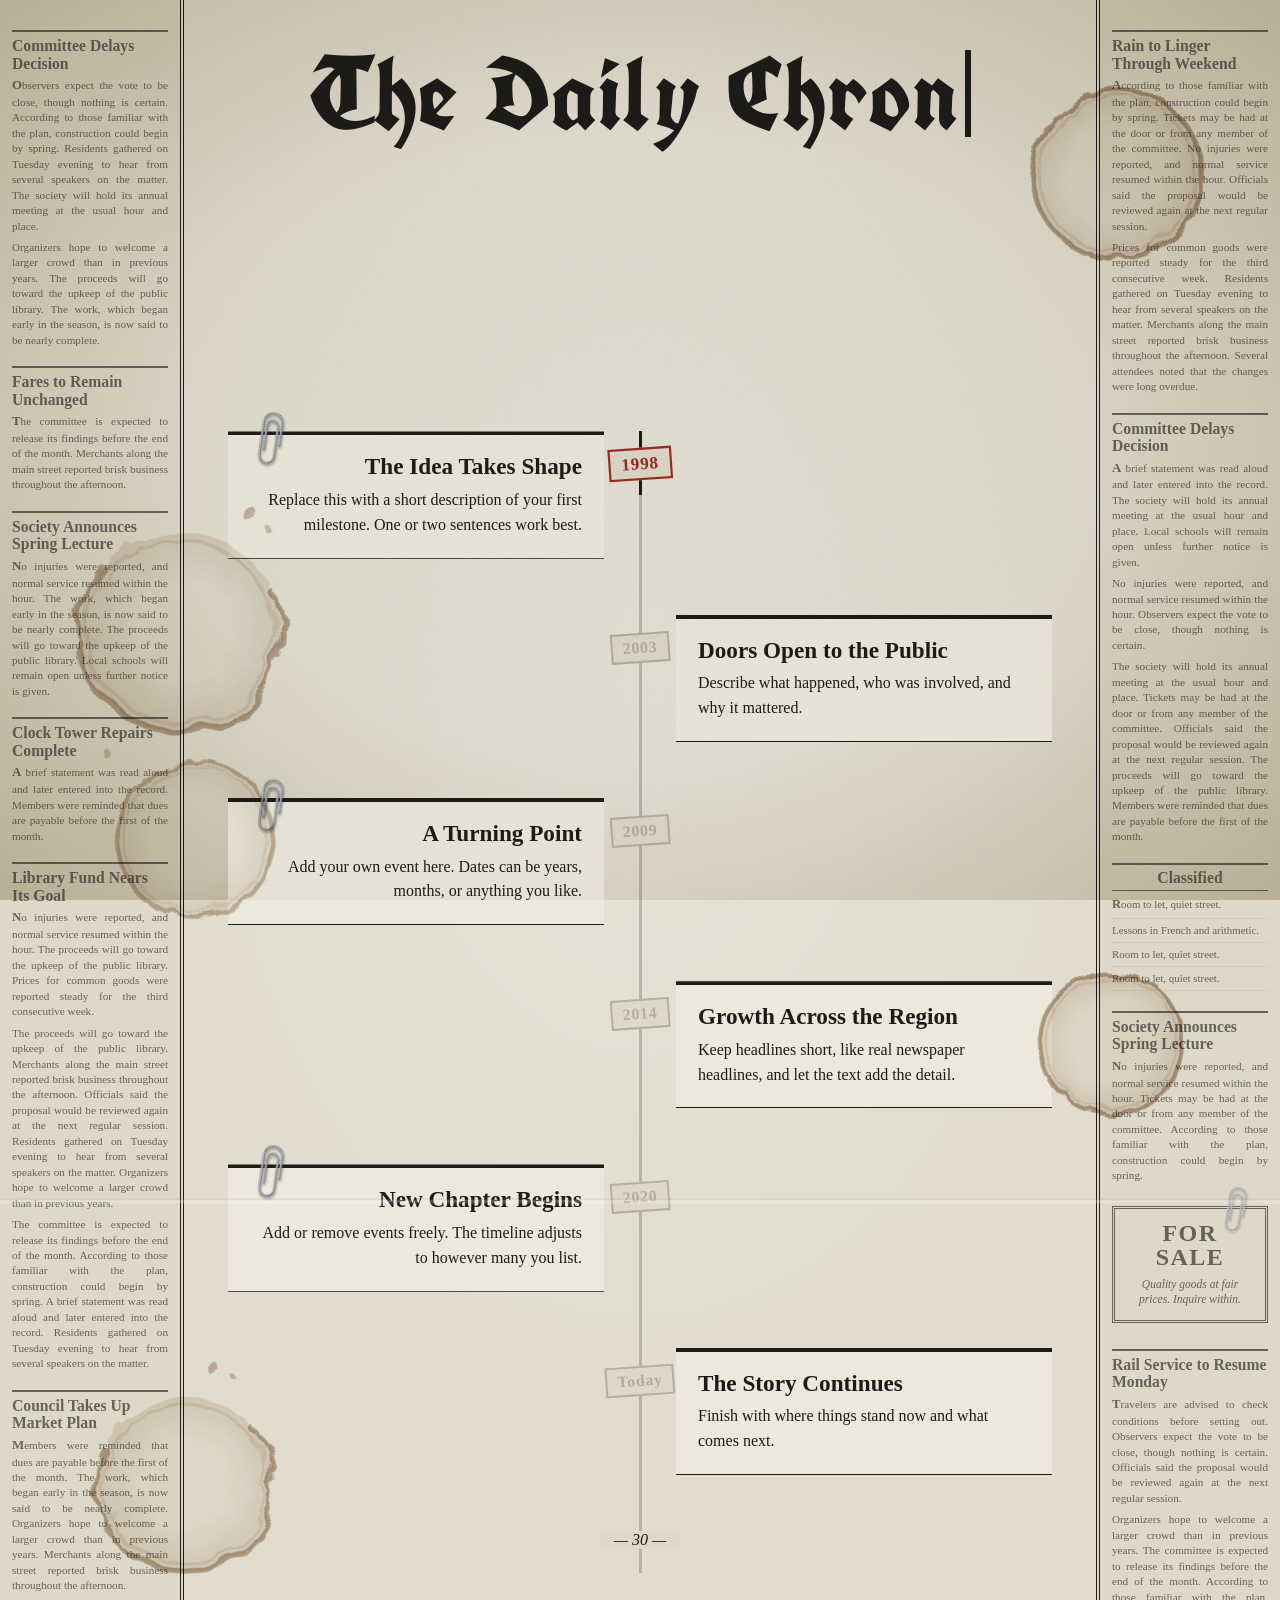
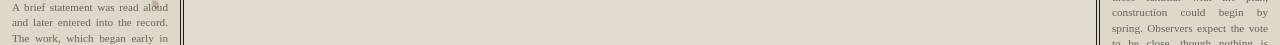
==== index.html @ 5e59a5c9 "upload files" ====
<!DOCTYPE html>
<html lang="en">
<head>
  <meta charset="utf-8">
  <meta name="viewport" content="width=device-width, initial-scale=1">
  <title>The Daily Chronicle</title>
  <link rel="preconnect" href="https://fonts.googleapis.com">
  <link rel="preconnect" href="https://fonts.gstatic.com" crossorigin>
  <link href="https://fonts.googleapis.com/css2?family=UnifrakturCook:wght@700&family=Old+Standard+TT:ital,wght@0,400;0,700;1,400&display=swap" rel="stylesheet">
  <link rel="stylesheet" href="style.css">
</head>
<body>

  <div id="page">

    <!-- faux newspaper columns, filled by script.js -->
    <aside class="side side-left" aria-hidden="true"></aside>

    <main id="paper">

      <header class="masthead">
        <h1 id="tw-title" aria-label="The Daily Chronicle"></h1>
        <div class="rule-double" aria-hidden="true"></div>
        <div class="dateline">
          <span id="today"></span>
          <span>Vol. 1, No. 1</span>
        </div>
        <div class="rule-single" aria-hidden="true"></div>
      </header>

      <section class="intro">
        <p>
          Edit this paragraph to tell readers what your site is about. Keep it short:
          two or three sentences set in a tight justified column read like the lead
          of a front-page story, and the drop cap does the rest of the work.
        </p>
      </section>

      <section class="timeline" aria-label="Timeline of events">
        <div class="rail" aria-hidden="true"><div class="ink"></div></div>
        <ol id="events"></ol>
        <p class="end-mark" aria-hidden="true">&mdash; 30 &mdash;</p>
      </section>

    </main>

    <aside class="side side-right" aria-hidden="true"></aside>

    <!-- coffee stains (purely decorative) -->
    <div class="stain s1" aria-hidden="true"></div>
    <div class="stain s2" aria-hidden="true"></div>
    <div class="stain s3" aria-hidden="true"></div>
    <div class="stain s4" aria-hidden="true"></div>
    <div class="stain s5" aria-hidden="true"></div>

  </div>

  <script src="script.js"></script>
</body>
</html>
---- style.css ----
/* =========================================================
   THE DAILY CHRONICLE: newspaper style
   ========================================================= */

:root {
  --paper: #ddd8c8;
  --clip: #ece8db;
  --ink: #1c1b18;
  --faint: rgba(28, 27, 24, 0.22);
  --stamp: #9c2a1f;
  --serif: "Old Standard TT", "Times New Roman", Times, serif;
  --black: "UnifrakturCook", "Old English Text MT", "Times New Roman", serif;
}

* { box-sizing: border-box; }
html, body { margin: 0; }

body {
  color: var(--ink);
  font-family: var(--serif);
  /* aged paper: warm edges, lighter centre */
  background:
    radial-gradient(ellipse at 50% 40%, rgba(255,255,255,.18) 0%, rgba(255,255,255,0) 55%),
    radial-gradient(ellipse at center, rgba(0,0,0,0) 50%, rgba(110, 85, 40, .28) 100%) fixed,
    var(--paper);
}

/* fine paper grain over everything */
body::before {
  content: "";
  position: fixed; inset: 0; pointer-events: none; z-index: 50;
  opacity: 0.38; mix-blend-mode: multiply;
  background-image: url("data:image/svg+xml;utf8,<svg xmlns='http://www.w3.org/2000/svg' width='180' height='180'><filter id='n'><feTurbulence type='fractalNoise' baseFrequency='.9' numOctaves='2' stitchTiles='stitch'/><feColorMatrix values='0 0 0 0 .1  0 0 0 0 .1  0 0 0 0 .08  0 0 0 .22 0'/></filter><rect width='100%' height='100%' filter='url(%23n)'/></svg>");
}

/* =========================================================
   PAGE LAYOUT: side columns + main column
   ========================================================= */
#page {
  position: relative;
  display: grid;
  grid-template-columns: 1fr minmax(0, 920px) 1fr;
  min-height: 100vh;
  overflow: hidden;
}

/* horizontal fold creases */
#page::after {
  content: "";
  position: absolute; inset: 0; pointer-events: none; z-index: 6;
  background: repeating-linear-gradient(
    to bottom,
    transparent 0, transparent 1198px,
    rgba(60, 45, 20, .10) 1199px,
    rgba(255, 255, 255, .30) 1201px,
    transparent 1205px
  );
}

#paper {
  position: relative; z-index: 2;
  padding: 40px 44px 72px;
  border-left: 4px double var(--ink);
  border-right: 4px double var(--ink);
  background: rgba(255, 255, 255, .10);
}

/* ---------- faux newspaper side columns ---------- */
.side { position: relative; overflow: hidden; }
.cols {
  position: absolute; inset: 0;
  display: flex;
  opacity: .62;
}
.col {
  flex: 1; min-width: 0;
  overflow: hidden;
  padding: 30px 12px;
  border-right: 1px solid var(--faint);
}
.col:last-child { border-right: 0; }

.item { margin-bottom: 18px; }
.item h4 {
  margin: 0 0 5px;
  font-size: .98rem; line-height: 1.12; font-weight: 700;
  border-top: 2px solid var(--ink);
  padding-top: 5px;
}
.item p {
  margin: 0 0 6px;
  font-size: .7rem; line-height: 1.38;
  text-align: justify; hyphens: auto; -webkit-hyphens: auto;
}
.item p:first-of-type::first-letter { font-weight: 700; font-size: 1.15em; }

/* boxed notices and ads */
.adbox {
  position: relative;
  margin: 22px 0 26px;
  padding: 12px 10px;
  border: 3px double var(--ink);
  text-align: center;
}
.adbox .big { font-weight: 700; font-size: 1.5rem; letter-spacing: .06em; line-height: 1; }
.adbox .small { margin: 8px 0 0; font-style: italic; font-size: .72rem; line-height: 1.35; }
.adbox.clipped::before {
  content: "";
  position: absolute; top: -24px; right: 18px;
  width: 22px; height: 48px;
  background: var(--clip-img) center / contain no-repeat;
  filter: drop-shadow(1px 2px 1px rgba(0,0,0,.35));
  transform: rotate(9deg);
}

/* halftone photo placeholder */
.photo { margin: 6px 0 20px; }
.photo .img {
  height: 110px;
  background: radial-gradient(circle, var(--ink) 0 1.1px, transparent 1.6px) 0 0 / 4px 4px;
  -webkit-mask-image: radial-gradient(ellipse at 42% 45%, #000 15%, rgba(0,0,0,.25) 70%, transparent 100%);
          mask-image: radial-gradient(ellipse at 42% 45%, #000 15%, rgba(0,0,0,.25) 70%, transparent 100%);
  border-bottom: 1px solid var(--faint);
}
.photo .cap { margin: 5px 0 0; font-style: italic; font-size: .66rem; line-height: 1.3; }

/* classifieds */
.classified { margin: 4px 0 20px; }
.classified h4 { text-align: center; border-top: 2px solid var(--ink); border-bottom: 1px solid var(--ink); padding: 4px 0; }
.classified p { font-size: .68rem; text-align: left; margin-bottom: 4px; padding-bottom: 4px; border-bottom: 1px dotted var(--faint); }

/* =========================================================
   COFFEE STAINS (multiply onto the paper and text)
   ========================================================= */
.stain {
  position: absolute; z-index: 4; pointer-events: none;
  mix-blend-mode: multiply;
  background-repeat: no-repeat; background-position: center; background-size: contain;
  opacity: .8;
}
.stain.s1 { top: 3%;  right: 3%;  width: 250px; height: 250px; transform: rotate(18deg);  background-image: var(--stain-a); }
.stain.s2 { top: 29%; left: 2%;   width: 310px; height: 310px; transform: rotate(-25deg); background-image: var(--stain-b); }
.stain.s3 { top: 57%; right: 5%;  width: 210px; height: 210px; transform: rotate(60deg);  background-image: var(--stain-a); }
.stain.s4 { top: 82%; left: 4%;   width: 270px; height: 270px; transform: rotate(-42deg); background-image: var(--stain-b); }
/* straddles the left edge of the main column */
.stain.s5 { top: 44%; left: 50%; margin-left: -560px; width: 230px; height: 230px; transform: rotate(35deg); background-image: var(--stain-a); opacity: .6; }

:root {
  --stain-a: url("data:image/svg+xml;utf8,<svg xmlns='http://www.w3.org/2000/svg' viewBox='0 0 260 260'><defs><filter id='w' x='-25%' y='-25%' width='150%' height='150%'><feTurbulence type='fractalNoise' baseFrequency='.025' numOctaves='3' seed='4' result='n'/><feDisplacementMap in='SourceGraphic' in2='n' scale='16'/><feGaussianBlur stdDeviation='.7'/></filter><radialGradient id='f'><stop offset='.55' stop-color='%238a5a2b' stop-opacity='.05'/><stop offset='1' stop-color='%238a5a2b' stop-opacity='.22'/></radialGradient></defs><g filter='url(%23w)'><circle cx='130' cy='130' r='88' fill='url(%23f)'/><circle cx='130' cy='130' r='88' fill='none' stroke='%236b3d14' stroke-opacity='.55' stroke-width='5'/><circle cx='130' cy='130' r='81' fill='none' stroke='%236b3d14' stroke-opacity='.16' stroke-width='3'/></g></svg>");
  --stain-b: url("data:image/svg+xml;utf8,<svg xmlns='http://www.w3.org/2000/svg' viewBox='0 0 260 260'><defs><filter id='w' x='-25%' y='-25%' width='150%' height='150%'><feTurbulence type='fractalNoise' baseFrequency='.03' numOctaves='3' seed='9' result='n'/><feDisplacementMap in='SourceGraphic' in2='n' scale='20'/><feGaussianBlur stdDeviation='.6'/></filter><radialGradient id='f'><stop offset='.5' stop-color='%238a5a2b' stop-opacity='.04'/><stop offset='1' stop-color='%238a5a2b' stop-opacity='.2'/></radialGradient></defs><g filter='url(%23w)'><circle cx='130' cy='130' r='84' fill='url(%23f)'/><circle cx='130' cy='130' r='84' fill='none' stroke='%236b3d14' stroke-opacity='.5' stroke-width='5' stroke-dasharray='360 170'/><circle cx='130' cy='130' r='77' fill='none' stroke='%236b3d14' stroke-opacity='.14' stroke-width='3'/><circle cx='222' cy='62' r='6' fill='%236b3d14' fill-opacity='.38'/><circle cx='236' cy='86' r='3' fill='%236b3d14' fill-opacity='.35'/><circle cx='30' cy='196' r='4' fill='%236b3d14' fill-opacity='.3'/></g></svg>");

  /* paperclip graphic, reused on side ads and timeline clippings */
  --clip-img: url("data:image/svg+xml;utf8,<svg xmlns='http://www.w3.org/2000/svg' viewBox='0 -4 28 58'><g fill='none' stroke-linecap='round'><path d='M8 38V12a6 6 0 0 1 12 0V44a8 8 0 0 1-16 0V8a10 10 0 0 1 20 0V32' stroke='%237b8189' stroke-width='2.4'/><path d='M8 38V12a6 6 0 0 1 12 0V44a8 8 0 0 1-16 0V8a10 10 0 0 1 20 0V32' stroke='%23dde1e5' stroke-width='.8' transform='translate(-.5 -.5)'/></g></svg>");
}

/* =========================================================
   MASTHEAD
   ========================================================= */
.masthead { text-align: center; }

#tw-title {
  margin: 0;
  min-height: 1.1em;
  font-family: var(--black);
  font-weight: 700;
  font-size: clamp(40px, 8vw, 104px);
  line-height: 1.05;
  letter-spacing: .01em;
}
#tw-title::after {
  content: "";
  display: inline-block;
  width: .06em; height: .85em;
  margin-left: .06em;
  background: var(--ink);
  vertical-align: -.05em;
  animation: blink .9s steps(1) infinite;
}
#tw-title.done::after { animation: none; opacity: 0; }
@keyframes blink { 50% { opacity: 0; } }

.rule-double, .rule-single {
  margin: 14px auto 0;
  transform: scaleX(0);
  transform-origin: center;
}
.rule-double { height: 6px; border-top: 3px solid var(--ink); border-bottom: 1px solid var(--ink); }
.rule-single { height: 0; border-top: 1px solid var(--ink); margin-top: 6px; }

.dateline {
  display: flex; justify-content: space-between; gap: 16px;
  margin-top: 8px;
  font-style: italic; font-size: .95rem;
  opacity: 0;
}

/* ---------- intro ---------- */
.intro { max-width: 62ch; margin: 36px auto 72px; opacity: 0; transform: translateY(8px); }
.intro p {
  margin: 0;
  font-size: 1.15rem; line-height: 1.6;
  text-align: justify; hyphens: auto; -webkit-hyphens: auto;
}
.intro p::first-letter {
  float: left;
  font-family: var(--black);
  font-size: 4.2em; line-height: .8;
  padding: 6px 10px 0 0;
}

/* one orchestrated reveal after the typing finishes */
.ready .rule-double { transition: transform .9s cubic-bezier(.7,0,.2,1); transform: scaleX(1); }
.ready .rule-single { transition: transform .9s cubic-bezier(.7,0,.2,1) .25s; transform: scaleX(1); }
.ready .dateline { transition: opacity .6s ease .7s; opacity: 1; }
.ready .intro { transition: opacity .8s ease 1s, transform .8s ease 1s; opacity: 1; transform: none; }

/* =========================================================
   TIMELINE
   ========================================================= */
.timeline { position: relative; padding-bottom: 24px; }

.rail {
  position: absolute; top: 0; bottom: 0; left: 50%;
  width: 3px; margin-left: -1.5px;
  background: var(--faint);
}
.ink { width: 100%; height: 0; background: var(--ink); }

#events { list-style: none; margin: 0; padding: 0; }

.event {
  position: relative;
  display: grid; grid-template-columns: 1fr 1fr; column-gap: 72px;
  margin-bottom: 56px;
}
.event article { grid-column: 1; text-align: right; }
.event:nth-child(even) article { grid-column: 2; text-align: left; }

.stamp {
  position: absolute; top: 18px; left: 50%;
  transform: translate(-50%, 0) rotate(-4deg);
  z-index: 2;
  padding: 4px 10px;
  background: var(--paper);
  border: 2px solid var(--faint);
  color: var(--faint);
  font-weight: 700; font-size: 1rem; letter-spacing: .04em;
  white-space: nowrap;
  transition: color .35s, border-color .35s, transform .35s;
}
.stamp.lit { color: var(--stamp); border-color: var(--stamp); transform: translate(-50%, 0) rotate(-4deg) scale(1.08); }

.event article {
  background: var(--clip);
  border-top: 4px solid var(--ink);
  border-bottom: 1px solid var(--ink);
  padding: 18px 22px 20px;
  clip-path: inset(0 0 100% 0);           /* hidden until printed */
  transition: clip-path 1s cubic-bezier(.6,0,.2,1);
}
.event.in article { clip-path: inset(0 0 0 0); }
.event h3 { margin: 0 0 8px; font-size: 1.45rem; line-height: 1.15; font-weight: 700; }
.event p { margin: 0; font-size: 1rem; line-height: 1.55; hyphens: auto; -webkit-hyphens: auto; }

/* paperclips on the clippings (a sibling of the article so clip-path doesn't cut it off) */
.paperclip {
  position: absolute; top: -20px; z-index: 3;
  width: 26px; height: 54px;
  background: var(--clip-img) center / contain no-repeat;
  filter: drop-shadow(1px 2px 1px rgba(0,0,0,.35));
  opacity: 0;
  transform: translateY(-12px) rotate(var(--r, 8deg));
  transition: opacity .5s ease .7s, transform .5s ease .7s;
}
.event.in .paperclip { opacity: 1; transform: rotate(var(--r, 8deg)); }
.event:nth-child(odd)  .paperclip { left: 30px;  --r: 8deg; }
.event:nth-child(even) .paperclip { right: 30px; --r: -10deg; }

.end-mark {
  position: relative; z-index: 2;
  width: max-content; margin: 8px auto 0; padding: 0 14px;
  text-align: center; font-style: italic;
  background: var(--paper);
}

/* =========================================================
   RESPONSIVE
   ========================================================= */
@media (max-width: 1100px) {
  #page { grid-template-columns: minmax(0, 1fr); }
  .side { display: none; }
  .stain.s5 { display: none; }
}

@media (max-width: 720px) {
  #paper { padding: 28px 18px 56px; }
  .rail { left: 18px; }
  .event { grid-template-columns: 1fr; padding-left: 44px; margin-top: 28px; }
  .event article, .event:nth-child(even) article { grid-column: 1; text-align: left; }
  .stamp { left: 18px; top: -14px; }
  .event:nth-child(odd) .paperclip,
  .event:nth-child(even) .paperclip { left: 76px; right: auto; }
  .end-mark { margin-left: 0; }
}

@media (prefers-reduced-motion: reduce) {
  #tw-title::after { animation: none; }
  .rule-double, .rule-single { transform: none; }
  .dateline, .intro { opacity: 1; transform: none; }
  .event article { clip-path: none; transition: none; }
  .paperclip { opacity: 1; transform: rotate(var(--r, 8deg)); transition: none; }
}
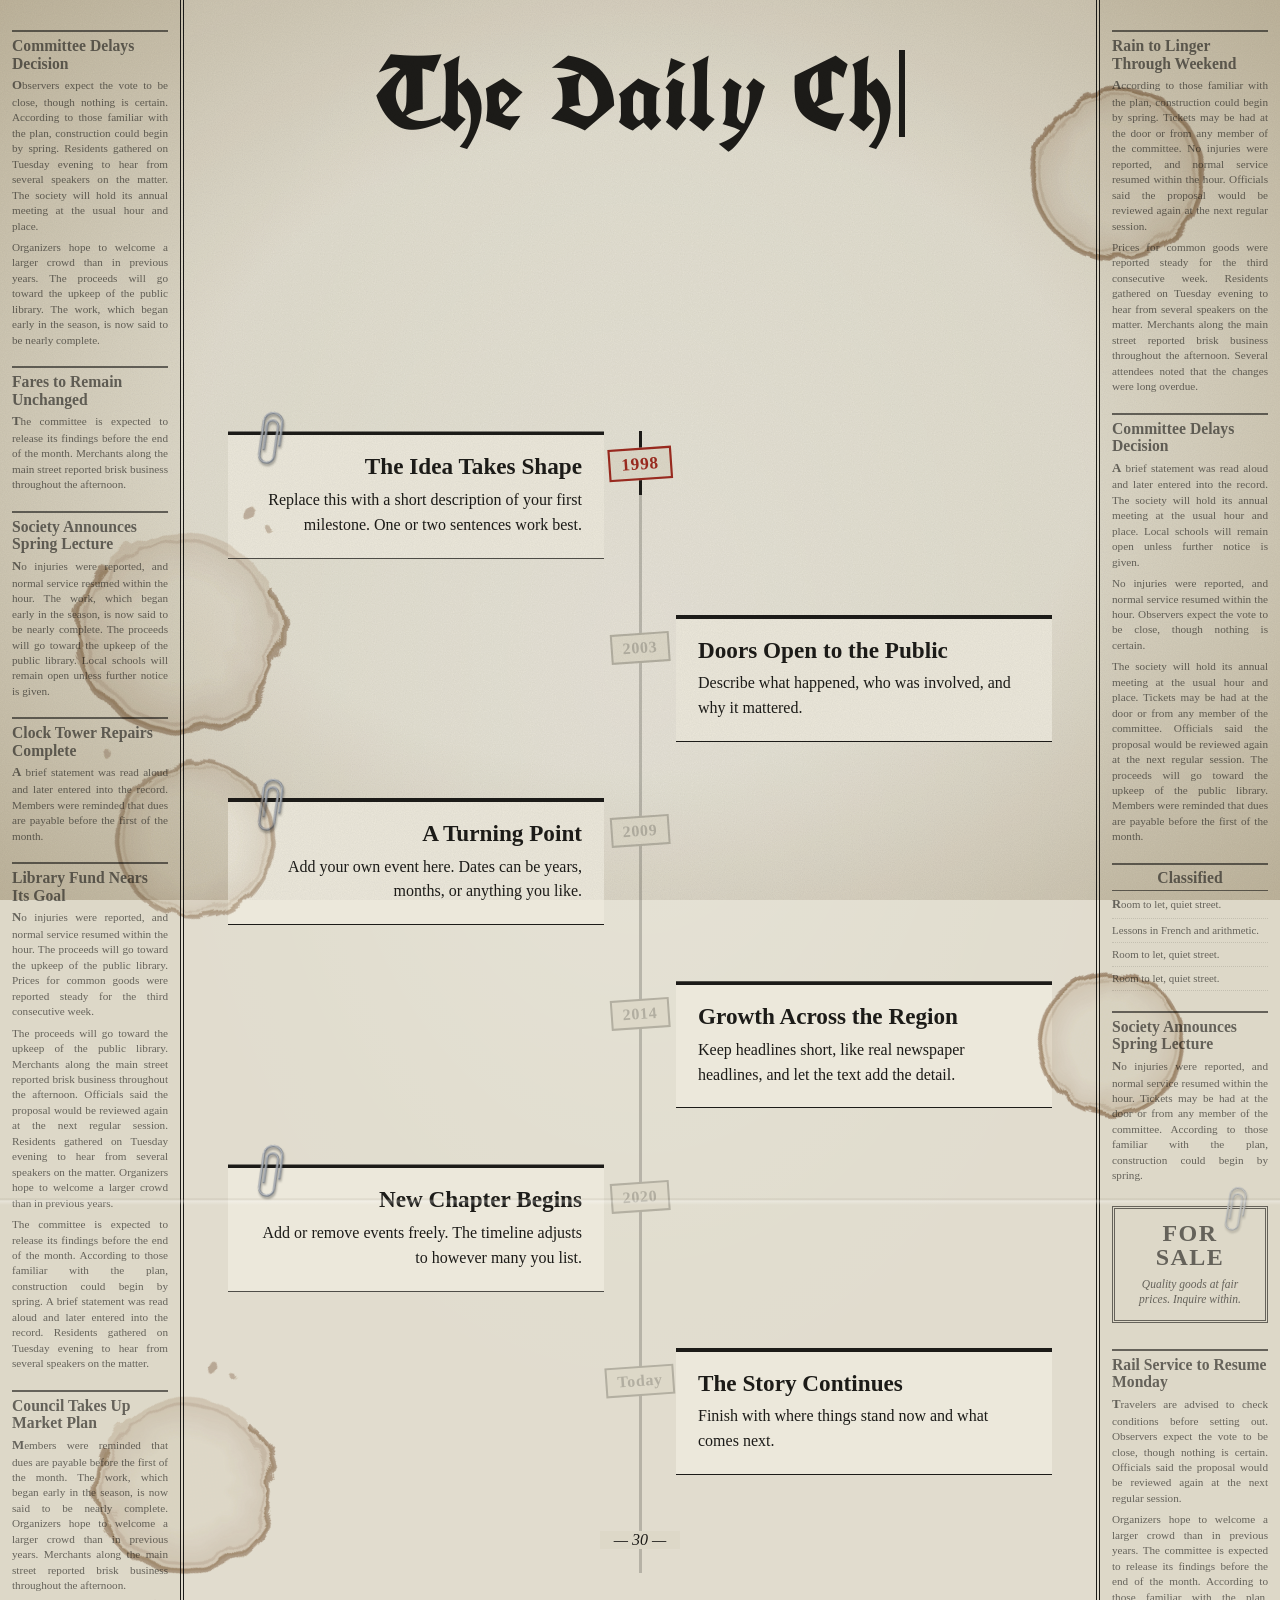
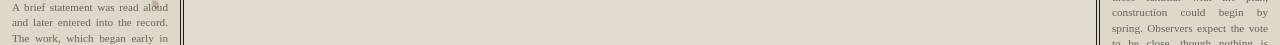
==== commit acbf700b: "Add button to trigger alert message in index.html" ====
--- a/index.html
+++ b/index.html
@@ -30,6 +30,7 @@
 
       <section class="intro">
         <p>
+          <button type="button" onclick="alert('Hello! This is your alert message.')">Click Me!</button>
           Edit this paragraph to tell readers what your site is about. Keep it short:
           two or three sentences set in a tight justified column read like the lead
           of a front-page story, and the drop cap does the rest of the work.
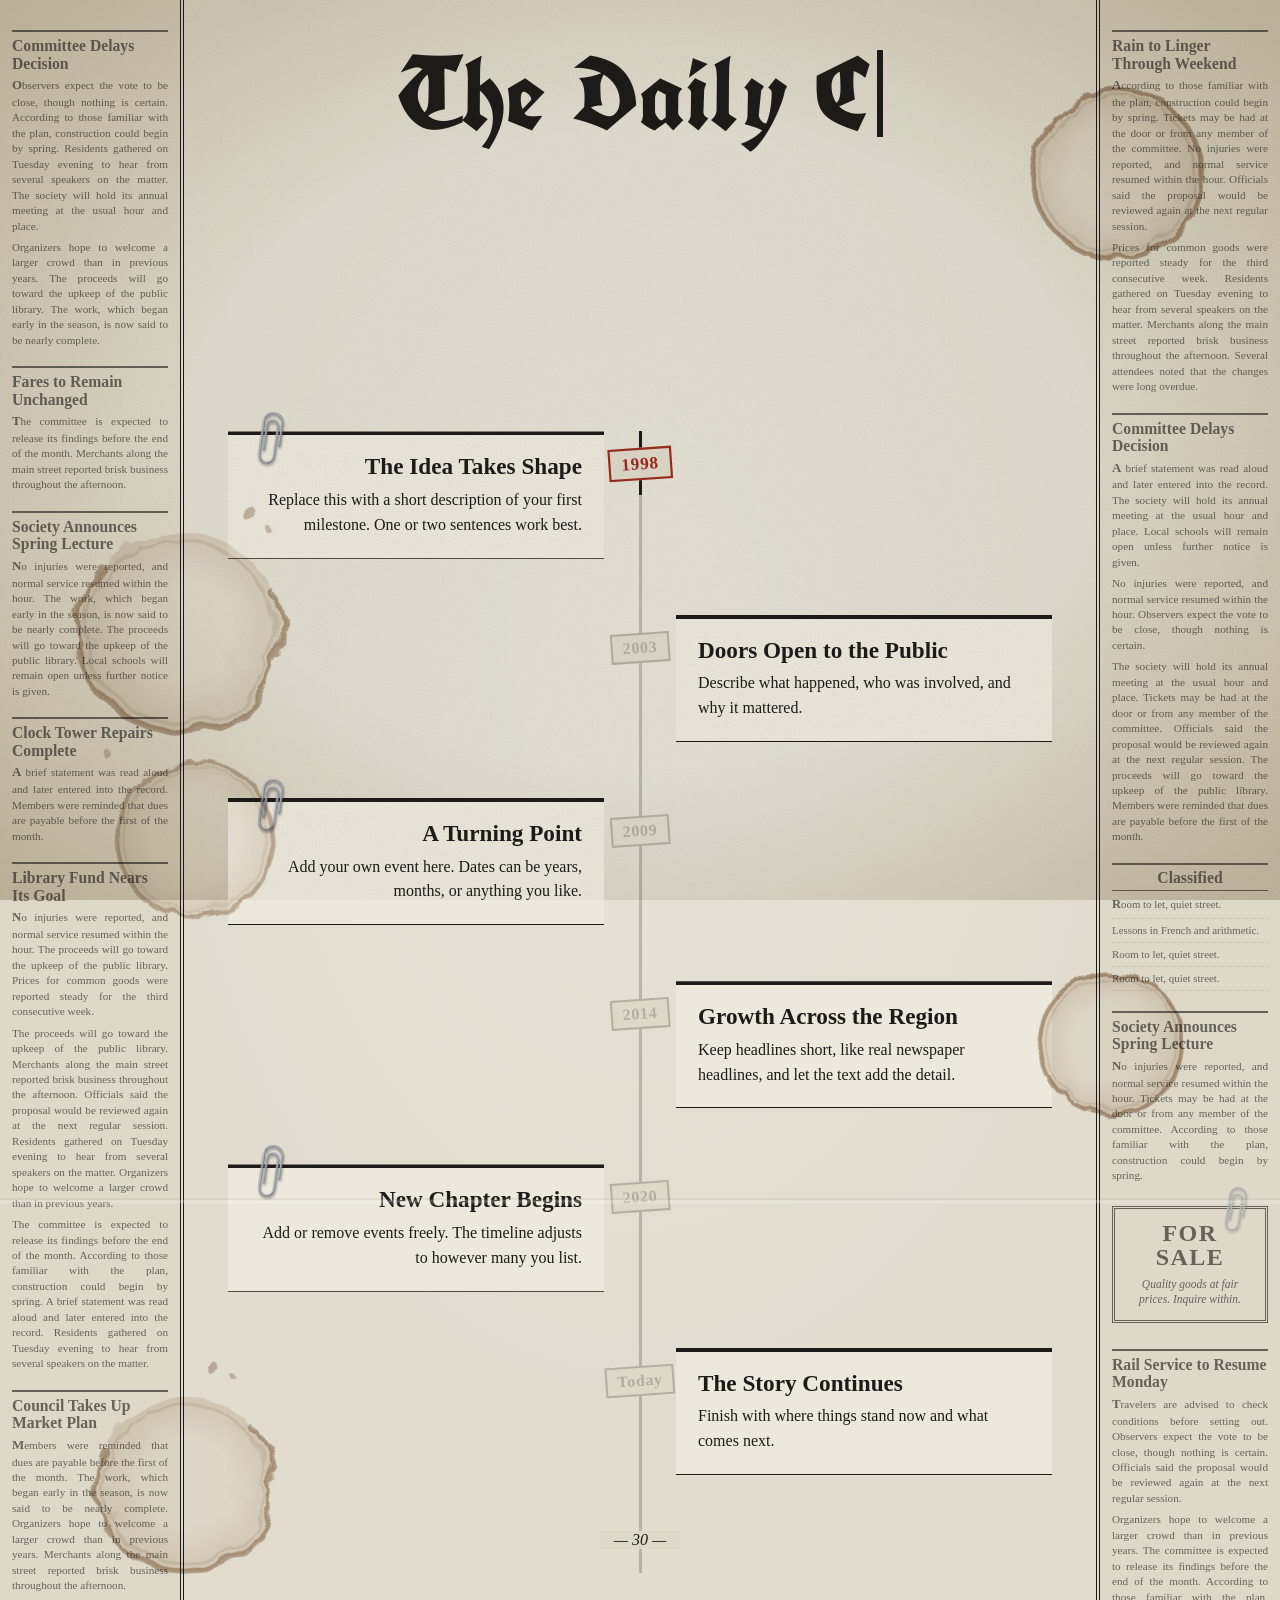
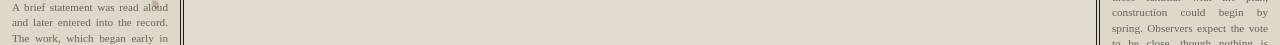
==== commit 4b3a2d84: "Changes to the files" ====
--- a/index.html
+++ b/index.html
@@ -30,7 +30,7 @@
 
       <section class="intro">
         <p>
-          <button type="button" onclick="alert('Hello! This is your alert message.')">Click Me!</button>
+          <button type="button" onclick="alert('Hello? This is your alert message.')">Click Me!</button>
           Edit this paragraph to tell readers what your site is about. Keep it short:
           two or three sentences set in a tight justified column read like the lead
           of a front-page story, and the drop cap does the rest of the work.
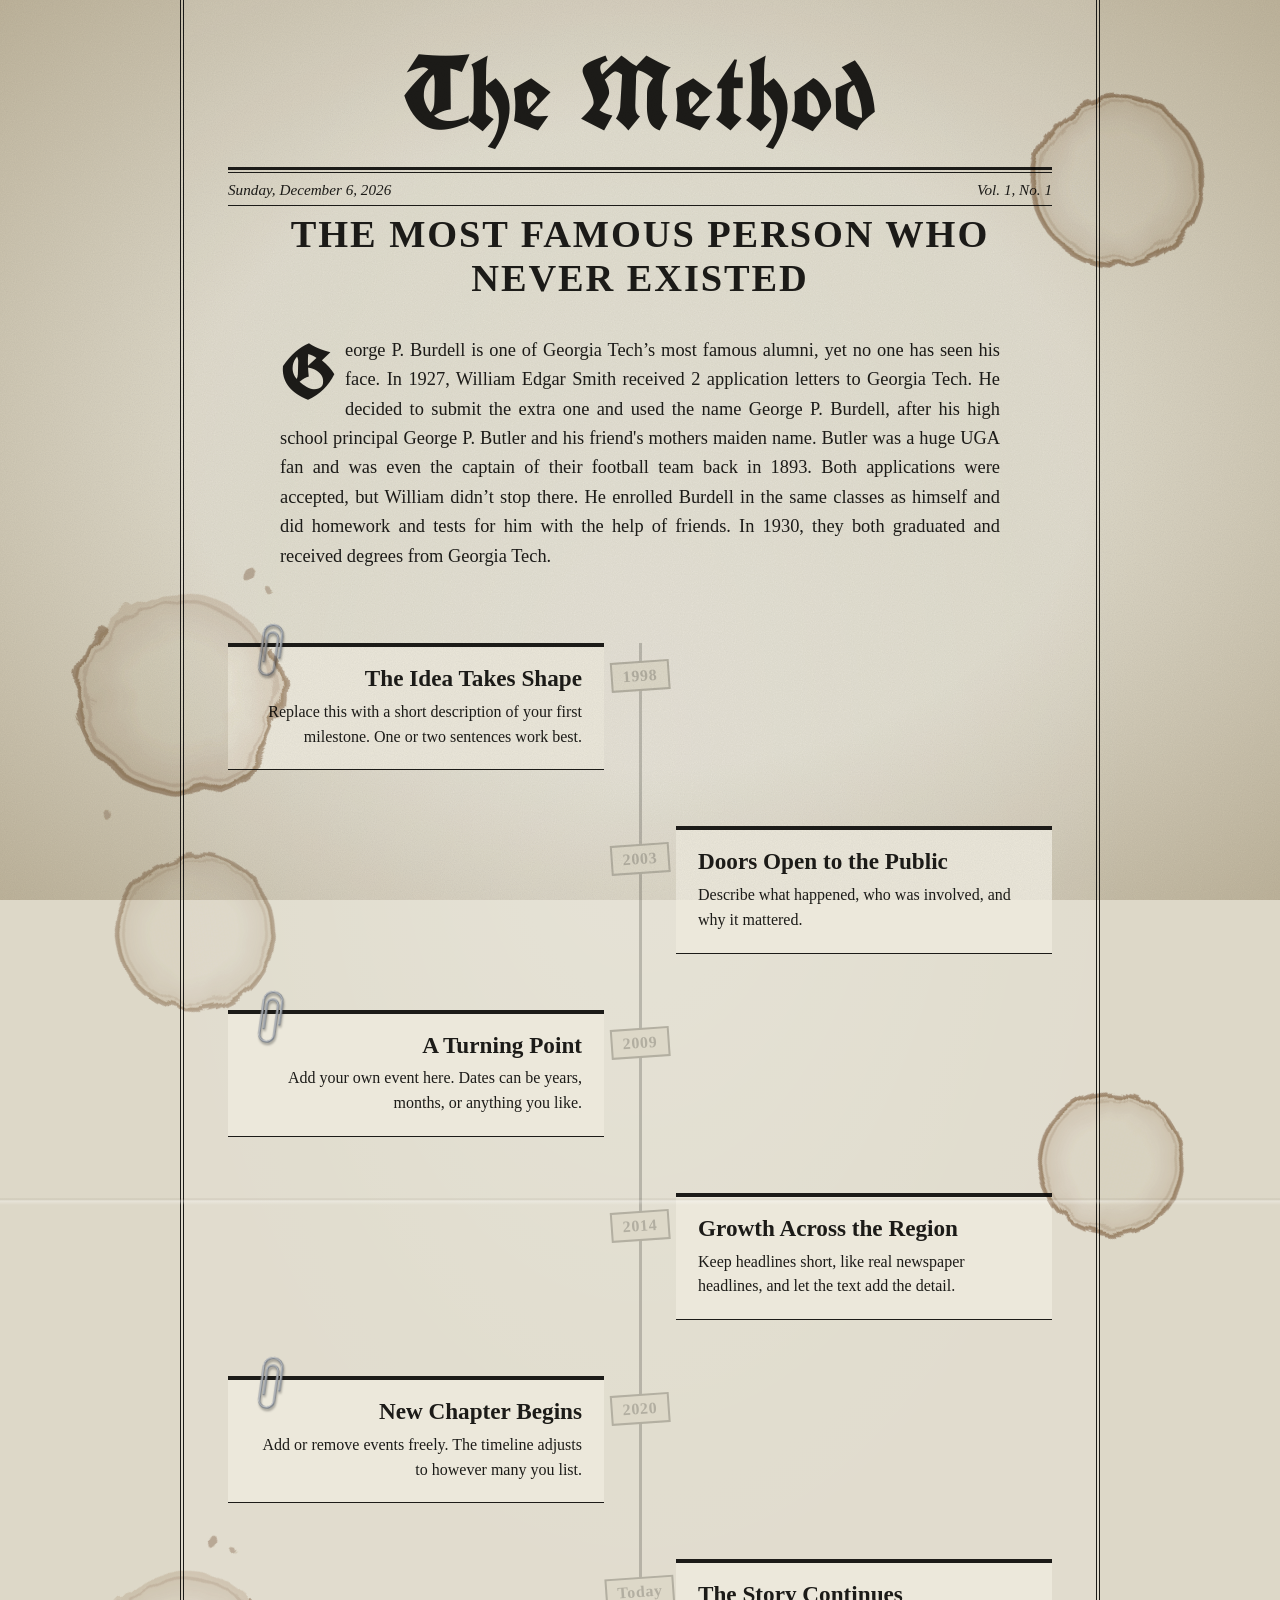
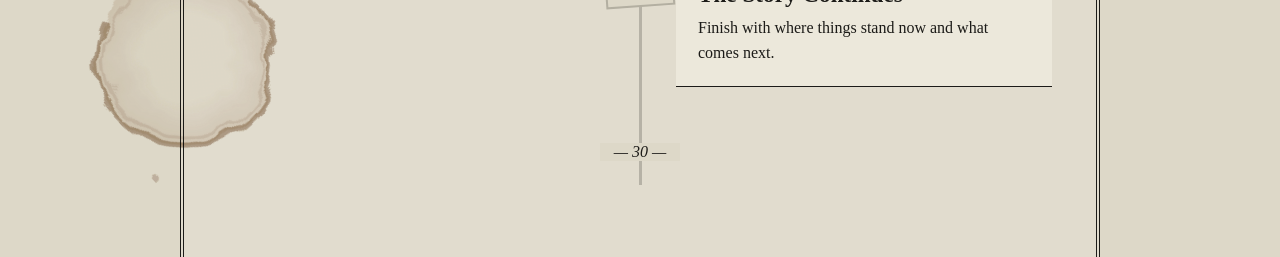
==== commit 0093ad0f: "changes" ====
--- a/index.html
+++ b/index.html
@@ -3,10 +3,11 @@
 <head>
   <meta charset="utf-8">
   <meta name="viewport" content="width=device-width, initial-scale=1">
-  <title>The Daily Chronicle</title>
+  <title>George P. Burdell</title>
   <link rel="preconnect" href="https://fonts.googleapis.com">
   <link rel="preconnect" href="https://fonts.gstatic.com" crossorigin>
   <link href="https://fonts.googleapis.com/css2?family=UnifrakturCook:wght@700&family=Old+Standard+TT:ital,wght@0,400;0,700;1,400&display=swap" rel="stylesheet">
+<link rel="stylesheet" media="screen" href="https://fontlibrary.org/face/ttnorms-black" type="text/css"/>
   <link rel="stylesheet" href="style.css">
 </head>
 <body>
@@ -19,21 +20,22 @@
     <main id="paper">
 
       <header class="masthead">
-        <h1 id="tw-title" aria-label="The Daily Chronicle"></h1>
+        <h1 id="tw-title" aria-label="George P. Burdell"></h1>
         <div class="rule-double" aria-hidden="true"></div>
         <div class="dateline">
           <span id="today"></span>
           <span>Vol. 1, No. 1</span>
         </div>
+  
         <div class="rule-single" aria-hidden="true"></div>
+	<p class="masthead-subhead">The Most Famous Person who Never Existed</p>
+	
       </header>
 
       <section class="intro">
         <p>
-          <button type="button" onclick="alert('Hello? This is your alert message.')">Click Me!</button>
-          Edit this paragraph to tell readers what your site is about. Keep it short:
-          two or three sentences set in a tight justified column read like the lead
-          of a front-page story, and the drop cap does the rest of the work.
+         George P. Burdell is one of Georgia Tech’s most famous alumni, yet no one has seen his face. In 1927, William Edgar Smith received 2 application letters to Georgia Tech. He decided to submit the extra one and used the name George P. Burdell, after his high school principal George P. Butler and his friend's mothers maiden name. Butler was a huge UGA fan and was even the captain of their football team back in 1893. Both applications were accepted, but William didn’t stop there. He enrolled Burdell in the same classes as himself and did homework and tests for him with the help of friends. In 1930, they both graduated and received degrees from Georgia Tech. 
+
         </p>
       </section>
 
--- a/style.css
+++ b/style.css
@@ -1,5 +1,5 @@
 /* =========================================================
-   THE DAILY CHRONICLE: newspaper style
+   THE DAILY CHRONICLE: newspaper style (Static Version)
    ========================================================= */
 
 :root {
@@ -167,22 +167,20 @@
   line-height: 1.05;
   letter-spacing: .01em;
 }
-#tw-title::after {
-  content: "";
-  display: inline-block;
-  width: .06em; height: .85em;
-  margin-left: .06em;
-  background: var(--ink);
-  vertical-align: -.05em;
-  animation: blink .9s steps(1) infinite;
-}
-#tw-title.done::after { animation: none; opacity: 0; }
-@keyframes blink { 50% { opacity: 0; } }
+
+.masthead-subhead {
+  margin: 6px auto 12px;
+  font-family: 'TTNormsBlack', var(--serif);
+  font-weight: 700;
+  font-size: clamp(20px, 3vw, 104px);
+  letter-spacing: 0.05em;
+  text-transform: uppercase;
+  text-align: center;
+}
 
 .rule-double, .rule-single {
   margin: 14px auto 0;
-  transform: scaleX(0);
-  transform-origin: center;
+  transform: none;
 }
 .rule-double { height: 6px; border-top: 3px solid var(--ink); border-bottom: 1px solid var(--ink); }
 .rule-single { height: 0; border-top: 1px solid var(--ink); margin-top: 6px; }
@@ -191,11 +189,11 @@
   display: flex; justify-content: space-between; gap: 16px;
   margin-top: 8px;
   font-style: italic; font-size: .95rem;
-  opacity: 0;
+  opacity: 1;
 }
 
 /* ---------- intro ---------- */
-.intro { max-width: 62ch; margin: 36px auto 72px; opacity: 0; transform: translateY(8px); }
+.intro { max-width: 90ch; margin: 36px auto 72px; opacity: 1; transform: none; }
 .intro p {
   margin: 0;
   font-size: 1.15rem; line-height: 1.6;
@@ -207,12 +205,6 @@
   font-size: 4.2em; line-height: .8;
   padding: 6px 10px 0 0;
 }
-
-/* one orchestrated reveal after the typing finishes */
-.ready .rule-double { transition: transform .9s cubic-bezier(.7,0,.2,1); transform: scaleX(1); }
-.ready .rule-single { transition: transform .9s cubic-bezier(.7,0,.2,1) .25s; transform: scaleX(1); }
-.ready .dateline { transition: opacity .6s ease .7s; opacity: 1; }
-.ready .intro { transition: opacity .8s ease 1s, transform .8s ease 1s; opacity: 1; transform: none; }
 
 /* =========================================================
    TIMELINE
@@ -246,7 +238,6 @@
   color: var(--faint);
   font-weight: 700; font-size: 1rem; letter-spacing: .04em;
   white-space: nowrap;
-  transition: color .35s, border-color .35s, transform .35s;
 }
 .stamp.lit { color: var(--stamp); border-color: var(--stamp); transform: translate(-50%, 0) rotate(-4deg) scale(1.08); }
 
@@ -255,26 +246,20 @@
   border-top: 4px solid var(--ink);
   border-bottom: 1px solid var(--ink);
   padding: 18px 22px 20px;
-  clip-path: inset(0 0 100% 0);           /* hidden until printed */
-  transition: clip-path 1s cubic-bezier(.6,0,.2,1);
-}
-.event.in article { clip-path: inset(0 0 0 0); }
+}
 .event h3 { margin: 0 0 8px; font-size: 1.45rem; line-height: 1.15; font-weight: 700; }
 .event p { margin: 0; font-size: 1rem; line-height: 1.55; hyphens: auto; -webkit-hyphens: auto; }
 
-/* paperclips on the clippings (a sibling of the article so clip-path doesn't cut it off) */
+/* paperclips on the clippings */
 .paperclip {
   position: absolute; top: -20px; z-index: 3;
   width: 26px; height: 54px;
   background: var(--clip-img) center / contain no-repeat;
   filter: drop-shadow(1px 2px 1px rgba(0,0,0,.35));
-  opacity: 0;
-  transform: translateY(-12px) rotate(var(--r, 8deg));
-  transition: opacity .5s ease .7s, transform .5s ease .7s;
-}
-.event.in .paperclip { opacity: 1; transform: rotate(var(--r, 8deg)); }
-.event:nth-child(odd)  .paperclip { left: 30px;  --r: 8deg; }
-.event:nth-child(even) .paperclip { right: 30px; --r: -10deg; }
+  opacity: 1;
+}
+.event:nth-child(odd)  .paperclip { left: 30px;  transform: rotate(8deg); }
+.event:nth-child(even) .paperclip { right: 30px; transform: rotate(-10deg); }
 
 .end-mark {
   position: relative; z-index: 2;
@@ -301,12 +286,4 @@
   .event:nth-child(odd) .paperclip,
   .event:nth-child(even) .paperclip { left: 76px; right: auto; }
   .end-mark { margin-left: 0; }
-}
-
-@media (prefers-reduced-motion: reduce) {
-  #tw-title::after { animation: none; }
-  .rule-double, .rule-single { transform: none; }
-  .dateline, .intro { opacity: 1; transform: none; }
-  .event article { clip-path: none; transition: none; }
-  .paperclip { opacity: 1; transform: rotate(var(--r, 8deg)); transition: none; }
-}
+}
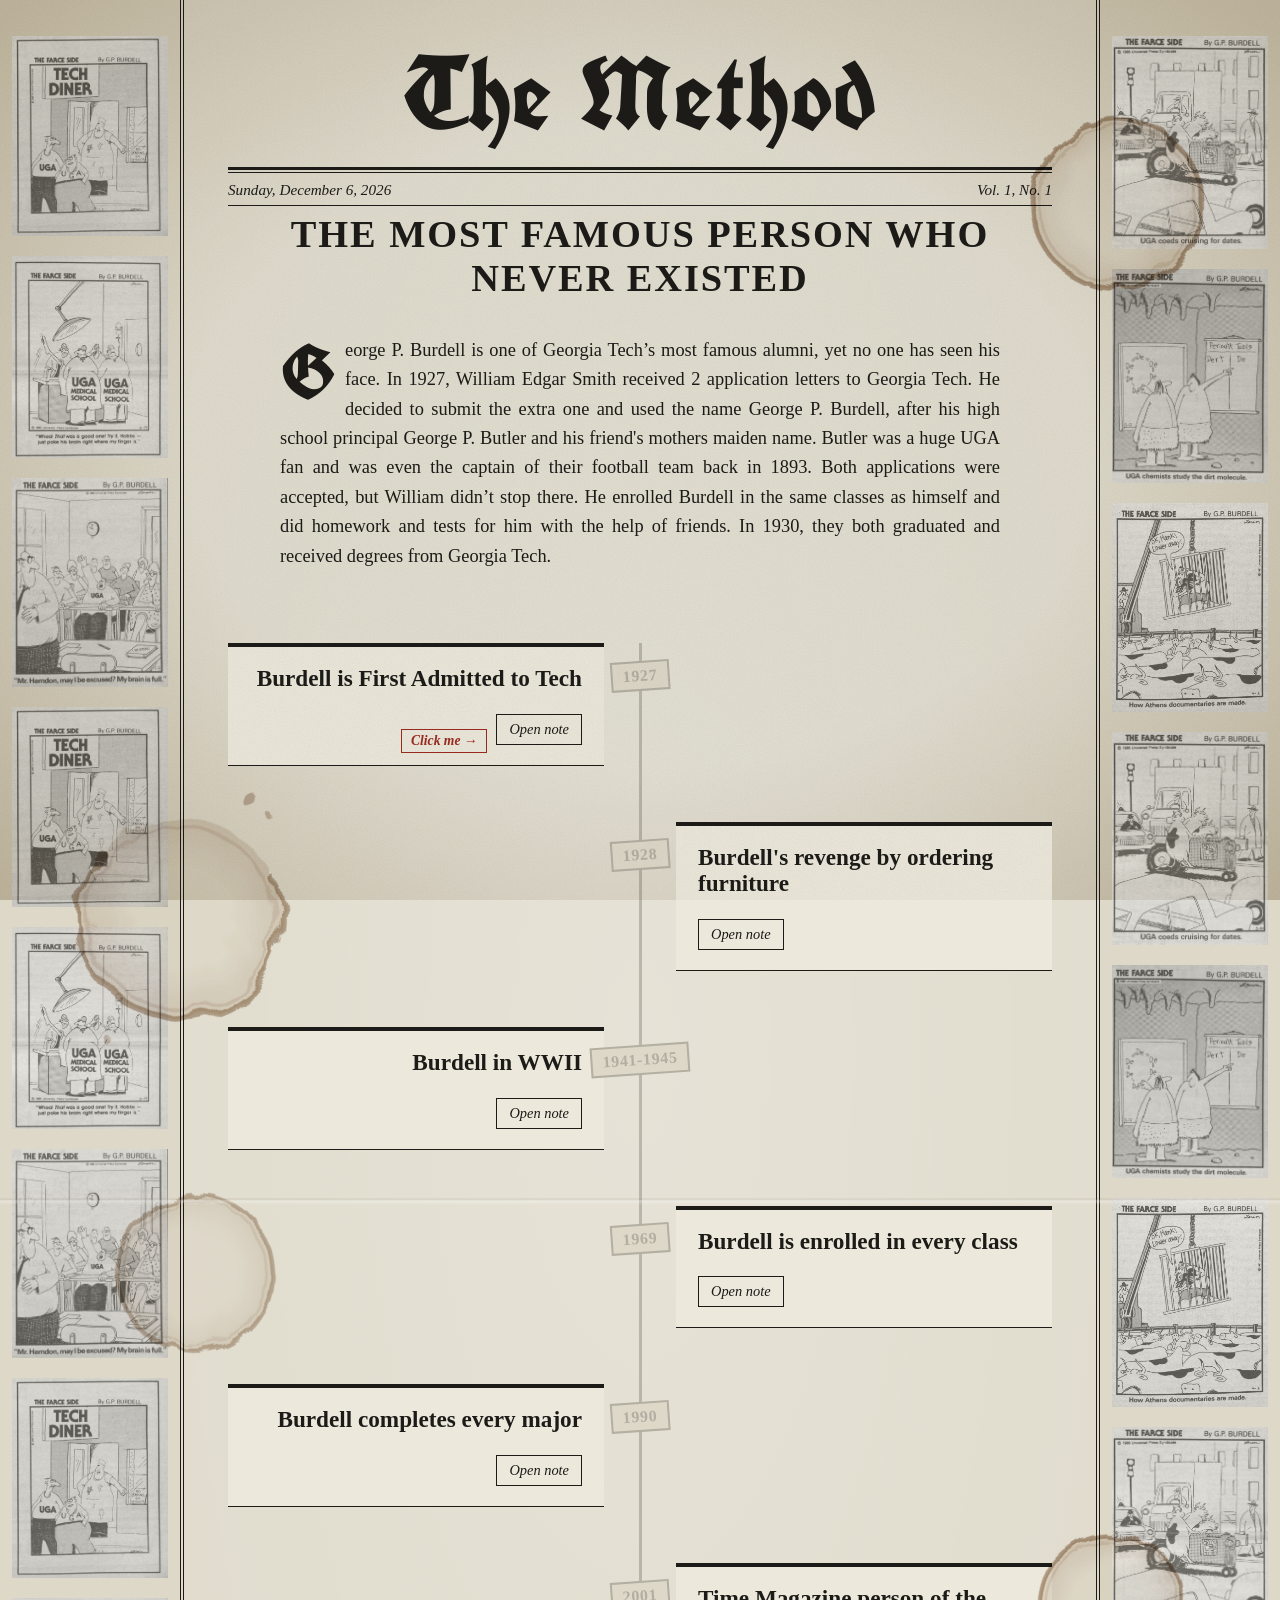
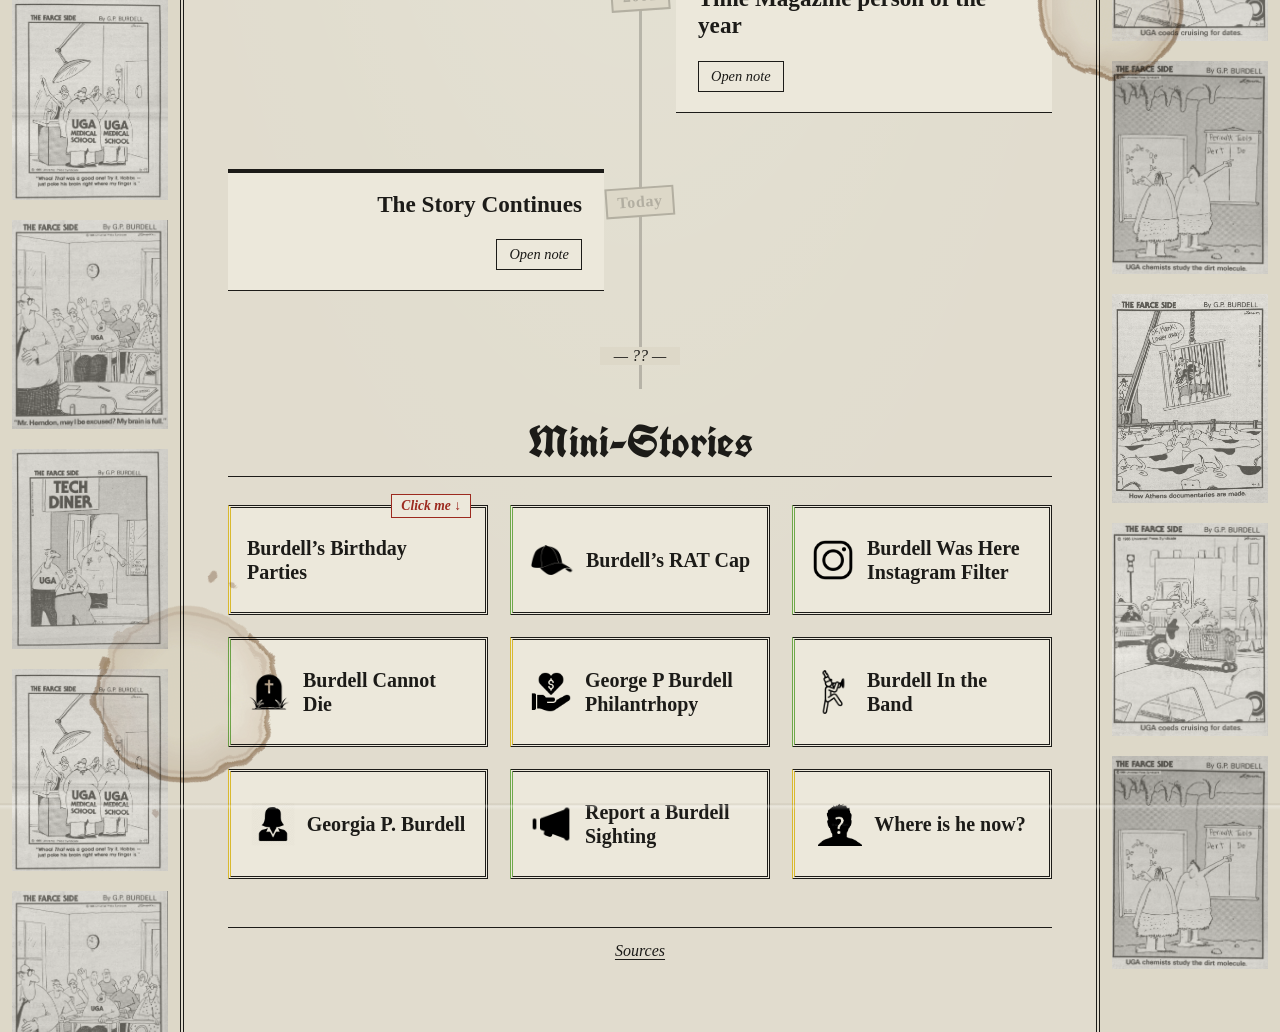
==== commit 29d0e496: "changes" ====
--- a/index.html
+++ b/index.html
@@ -6,7 +6,7 @@
   <title>George P. Burdell</title>
   <link rel="preconnect" href="https://fonts.googleapis.com">
   <link rel="preconnect" href="https://fonts.gstatic.com" crossorigin>
-  <link href="https://fonts.googleapis.com/css2?family=UnifrakturCook:wght@700&family=Old+Standard+TT:ital,wght@0,400;0,700;1,400&display=swap" rel="stylesheet">
+  <link href="https://fonts.googleapis.com/css2?family=UnifrakturCook:wght@700&family=Old+Standard+TT:ital,wght@0,400;0,700;1,400&family=Caveat:wght@600&display=swap" rel="stylesheet">
 <link rel="stylesheet" media="screen" href="https://fontlibrary.org/face/ttnorms-black" type="text/css"/>
   <link rel="stylesheet" href="style.css">
 </head>
@@ -24,6 +24,7 @@
         <div class="rule-double" aria-hidden="true"></div>
         <div class="dateline">
           <span id="today"></span>
+          
           <span>Vol. 1, No. 1</span>
         </div>
   
@@ -42,9 +43,21 @@
       <section class="timeline" aria-label="Timeline of events">
         <div class="rail" aria-hidden="true"><div class="ink"></div></div>
         <ol id="events"></ol>
-        <p class="end-mark" aria-hidden="true">&mdash; 30 &mdash;</p>
+        <p class="end-mark" aria-hidden="true">&mdash; ?? &mdash;</p>
       </section>
 
+      <section class="stories" aria-label="Mini-stories">
+        <h2 class="stories-head">Mini-Stories</h2>
+        <div class="rule-single" aria-hidden="true"></div>
+        <div id="story-grid"></div>
+      </section>
+<footer class="paper-foot">
+  <div class="rule-single" aria-hidden="true"></div>
+  <nav class="paper-nav" aria-label="Pages">
+   
+    <a href="sources.html">Sources</a>
+  </nav>
+</footer>
     </main>
 
     <aside class="side side-right" aria-hidden="true"></aside>
@@ -58,6 +71,7 @@
 
   </div>
 
+  <script src="data.js"></script>
   <script src="script.js"></script>
 </body>
 </html>
--- a/style.css
+++ b/style.css
@@ -149,7 +149,7 @@
   --stain-a: url("data:image/svg+xml;utf8,<svg xmlns='http://www.w3.org/2000/svg' viewBox='0 0 260 260'><defs><filter id='w' x='-25%' y='-25%' width='150%' height='150%'><feTurbulence type='fractalNoise' baseFrequency='.025' numOctaves='3' seed='4' result='n'/><feDisplacementMap in='SourceGraphic' in2='n' scale='16'/><feGaussianBlur stdDeviation='.7'/></filter><radialGradient id='f'><stop offset='.55' stop-color='%238a5a2b' stop-opacity='.05'/><stop offset='1' stop-color='%238a5a2b' stop-opacity='.22'/></radialGradient></defs><g filter='url(%23w)'><circle cx='130' cy='130' r='88' fill='url(%23f)'/><circle cx='130' cy='130' r='88' fill='none' stroke='%236b3d14' stroke-opacity='.55' stroke-width='5'/><circle cx='130' cy='130' r='81' fill='none' stroke='%236b3d14' stroke-opacity='.16' stroke-width='3'/></g></svg>");
   --stain-b: url("data:image/svg+xml;utf8,<svg xmlns='http://www.w3.org/2000/svg' viewBox='0 0 260 260'><defs><filter id='w' x='-25%' y='-25%' width='150%' height='150%'><feTurbulence type='fractalNoise' baseFrequency='.03' numOctaves='3' seed='9' result='n'/><feDisplacementMap in='SourceGraphic' in2='n' scale='20'/><feGaussianBlur stdDeviation='.6'/></filter><radialGradient id='f'><stop offset='.5' stop-color='%238a5a2b' stop-opacity='.04'/><stop offset='1' stop-color='%238a5a2b' stop-opacity='.2'/></radialGradient></defs><g filter='url(%23w)'><circle cx='130' cy='130' r='84' fill='url(%23f)'/><circle cx='130' cy='130' r='84' fill='none' stroke='%236b3d14' stroke-opacity='.5' stroke-width='5' stroke-dasharray='360 170'/><circle cx='130' cy='130' r='77' fill='none' stroke='%236b3d14' stroke-opacity='.14' stroke-width='3'/><circle cx='222' cy='62' r='6' fill='%236b3d14' fill-opacity='.38'/><circle cx='236' cy='86' r='3' fill='%236b3d14' fill-opacity='.35'/><circle cx='30' cy='196' r='4' fill='%236b3d14' fill-opacity='.3'/></g></svg>");
 
-  /* paperclip graphic, reused on side ads and timeline clippings */
+  /* paperclip graphic, reused on side ads and the sticky note */
   --clip-img: url("data:image/svg+xml;utf8,<svg xmlns='http://www.w3.org/2000/svg' viewBox='0 -4 28 58'><g fill='none' stroke-linecap='round'><path d='M8 38V12a6 6 0 0 1 12 0V44a8 8 0 0 1-16 0V8a10 10 0 0 1 20 0V32' stroke='%237b8189' stroke-width='2.4'/><path d='M8 38V12a6 6 0 0 1 12 0V44a8 8 0 0 1-16 0V8a10 10 0 0 1 20 0V32' stroke='%23dde1e5' stroke-width='.8' transform='translate(-.5 -.5)'/></g></svg>");
 }
 
@@ -250,16 +250,6 @@
 .event h3 { margin: 0 0 8px; font-size: 1.45rem; line-height: 1.15; font-weight: 700; }
 .event p { margin: 0; font-size: 1rem; line-height: 1.55; hyphens: auto; -webkit-hyphens: auto; }
 
-/* paperclips on the clippings */
-.paperclip {
-  position: absolute; top: -20px; z-index: 3;
-  width: 26px; height: 54px;
-  background: var(--clip-img) center / contain no-repeat;
-  filter: drop-shadow(1px 2px 1px rgba(0,0,0,.35));
-  opacity: 1;
-}
-.event:nth-child(odd)  .paperclip { left: 30px;  transform: rotate(8deg); }
-.event:nth-child(even) .paperclip { right: 30px; transform: rotate(-10deg); }
 
 .end-mark {
   position: relative; z-index: 2;
@@ -283,7 +273,251 @@
   .event { grid-template-columns: 1fr; padding-left: 44px; margin-top: 28px; }
   .event article, .event:nth-child(even) article { grid-column: 1; text-align: left; }
   .stamp { left: 18px; top: -14px; }
-  .event:nth-child(odd) .paperclip,
-  .event:nth-child(even) .paperclip { left: 76px; right: auto; }
   .end-mark { margin-left: 0; }
-}+}
+
+/* =========================================================
+   NAV, MINI-STORIES, SOURCES
+   ========================================================= */
+.dateline { flex-wrap: wrap; align-items: baseline; }
+.paper-nav { display: flex; gap: 20px; }
+.paper-nav a { color: inherit; text-decoration: underline; text-underline-offset: 3px; }
+.paper-nav a[aria-current] { text-decoration: none; font-weight: 700; }
+.paper-nav a:focus-visible, .sources a:focus-visible { outline: 3px solid var(--stamp); outline-offset: 2px; }
+
+.note-btn {
+  margin-top: 14px;
+  padding: 6px 12px;
+  font: inherit; font-size: .9rem; font-style: italic;
+  color: var(--ink);
+  background: transparent;
+  border: 1px solid var(--ink);
+  cursor: pointer;
+}
+.note-btn:hover { background: var(--ink); color: var(--clip); }
+.note-btn:focus-visible, .story-box:focus-visible, .sticky-close:focus-visible {
+  outline: 3px solid var(--stamp); outline-offset: 2px;
+}
+
+.stories { margin-top: 24px; }
+.stories-head {
+  margin: 0 0 4px;
+  font-family: var(--black);
+  font-weight: 700; font-size: clamp(28px, 4vw, 44px);
+  text-align: center;
+}
+#story-grid {
+  display: grid;
+  grid-template-columns: repeat(3, minmax(0, 1fr));
+  gap: 22px;
+  margin-top: 28px;
+}
+.story-box {
+  display: flex; align-items: center; justify-content: center; gap: 12px;
+  min-height: 110px; padding: 16px;
+  font: inherit; text-align: left; color: var(--ink);
+  background: var(--clip);
+  border: 3px double var(--ink);
+  cursor: pointer;
+  transition: transform .15s ease, box-shadow .15s ease;
+}
+.story-box:hover { transform: translateY(-3px); box-shadow: 3px 5px 0 var(--faint); }
+.story-box.yellow { border-left-color: #d9b92e; }
+.story-box.green  { border-left-color: #6fa84a; }
+.story-icon { flex: none; width: 44px; height: 44px; object-fit: contain; }
+.story-title { font-weight: 700; font-size: 1.25rem; line-height: 1.2; }
+
+.sources { max-width: 90ch; margin: 36px auto 24px; }
+.sources-intro { margin: 0 0 28px; font-size: 1.15rem; line-height: 1.6; text-align: justify; hyphens: auto; -webkit-hyphens: auto; }
+.source-list { margin: 0; padding-left: 2em; }
+.source { padding: 0 0 18px 6px; margin-bottom: 18px; border-bottom: 1px dotted var(--faint); }
+.source::marker { font-weight: 700; }
+.source h3 { margin: 0 0 2px; font-size: 1.25rem; line-height: 1.2; }
+.source p { margin: 0 0 4px; font-size: 1rem; line-height: 1.5; }
+.source-by { font-style: italic; }
+.source a { color: var(--ink); overflow-wrap: anywhere; text-underline-offset: 3px; }
+
+/* =========================================================
+   STICKY NOTE (with paperclip, curled corner, polaroids)
+   ========================================================= */
+:root {
+  --grain: url("data:image/svg+xml;utf8,<svg xmlns='http://www.w3.org/2000/svg' width='140' height='140'><filter id='g'><feTurbulence type='fractalNoise' baseFrequency='.8' numOctaves='2' stitchTiles='stitch'/><feColorMatrix values='0 0 0 0 .35  0 0 0 0 .28  0 0 0 0 .1  0 0 0 .16 0'/></filter><rect width='100%' height='100%' filter='url(%23g)'/></svg>");
+}
+
+.note-overlay {
+  position: fixed; inset: 0; z-index: 100;
+  display: flex; align-items: center; justify-content: center;
+  padding: 24px;
+  background: rgba(28, 27, 24, .5);
+}
+.note-overlay[hidden] { display: none; }
+
+.note-stage {
+  --tilt: 0deg;
+  --note: #f7e27b;
+  position: relative;
+  width: min(460px, 100%);
+  transform: rotate(var(--tilt));
+  animation: stick .18s ease-out;
+}
+.note-stage.green { --note: #b9de93; }
+
+/* curled drop shadow under the bottom edge */
+.note-stage::before, .note-stage::after {
+  content: ""; position: absolute; z-index: -1;
+  bottom: 14px; width: 48%; height: 30px;
+  box-shadow: 0 16px 16px rgba(0, 0, 0, .5);
+}
+.note-stage::before { left: 8px;  transform: rotate(-3deg); }
+.note-stage::after  { right: 8px; transform: rotate(3deg); }
+
+.sticky {
+  position: relative;
+  max-height: 76vh; overflow-y: auto;
+  padding: 42px 30px 38px;
+  color: #2a2616;
+  /* the bottom-right corner sweeps up in a curve, like a note that has started to peel */
+  border-radius: 2px 2px 70px 3px / 2px 2px 20px 3px;
+  background:
+    linear-gradient(to bottom, rgba(0,0,0,.08), rgba(0,0,0,0) 18px),
+    linear-gradient(to bottom, rgba(255,255,255,.3), rgba(255,255,255,0) 45%),
+    radial-gradient(ellipse 60% 38% at 100% 100%, rgba(90,60,0,.2), transparent 72%),
+    var(--grain),
+    var(--note);
+  box-shadow: 0 1px 2px rgba(0,0,0,.3);
+}
+.sticky:focus-visible { outline: 2px dashed rgba(42,38,22,.55); outline-offset: -8px; }
+
+.sticky-kicker { margin: 0 0 2px; font-style: italic; font-size: .95rem; }
+.sticky h3 {
+  margin: 0 0 12px;
+  font-family: "Caveat", "Segoe Print", "Bradley Hand", cursive;
+  font-weight: 600; font-size: 2.2rem; line-height: 1.05;
+}
+.sticky-body p { margin: 0 0 .8em; font-size: 1.05rem; line-height: 1.55; }
+.sticky-body p:last-child { margin-bottom: 0; }
+
+.sticky-clip {
+  position: absolute; top: -26px; left: 50%; margin-left: -13px; z-index: 4;
+  width: 26px; height: 54px;
+  background: var(--clip-img) center / contain no-repeat;
+  filter: drop-shadow(1px 3px 2px rgba(0,0,0,.4));
+  transform: rotate(7deg);
+  pointer-events: none;
+}
+
+.sticky-close {
+  position: absolute; top: 8px; right: 12px; z-index: 5;
+  width: 36px; height: 36px;
+  font: inherit; font-size: 2rem; line-height: 1;
+  color: #2a2616; background: transparent; border: 0; cursor: pointer;
+}
+.sticky-close:hover { color: var(--stamp); }
+
+/* polaroids pinned around the note */
+.polaroid {
+  position: absolute; z-index: 3;
+  width: 400px;
+  padding: 8px 8px 32px;
+  background: #faf8f1;
+  box-shadow: 0 6px 12px rgba(0,0,0,.4), 0 1px 2px rgba(0,0,0,.3);
+  transform: translate(var(--dx, 0), var(--dy, 0)) rotate(var(--rot, 0deg));
+  pointer-events: none;
+}
+.polaroid img {
+  display: block; width: 100%;
+  background: #bdb8a8;
+  box-shadow: inset 0 0 0 1px rgba(0,0,0,.12);
+}
+/* the pin through the top of the photo */
+.polaroid::after {
+  content: "";
+  position: absolute; top: 3px; left: 50%;
+  width: 16px; height: 16px; margin-left: -8px;
+  border-radius: 50%;
+  background: radial-gradient(circle at 35% 30%, #ffb3a6 0 10%, #d6342a 42%, #8a1710 100%);
+  box-shadow: 2px 4px 3px rgba(0,0,0,.5);
+}
+.slot-tl { top: -50px;    left: -400px; }
+.slot-tr { top: -140px;    right: -310px; }
+.slot-ml { top: 30%;       left: -600px; }
+.slot-mr { top: 40%;       right: -600px; }
+.slot-bl { bottom: -160px; left: -600px; }
+.slot-br { bottom: -150px; right: -600px; }
+
+@keyframes stick {
+  from { transform: rotate(var(--tilt)) scale(.92); opacity: 0; }
+  to   { transform: rotate(var(--tilt)) scale(1);   opacity: 1; }
+}
+@media (prefers-reduced-motion: reduce) {
+  .note-stage { animation: none; }
+  .story-box { transition: none; }
+}
+
+@media (max-width: 900px) { #story-grid { grid-template-columns: repeat(2, minmax(0, 1fr)); } }
+
+/* phones: no room beside the note, so photos sit above and below it */
+@media (max-width: 760px) {
+  .note-stage { margin: 84px 0; }
+  .sticky { max-height: 58vh; padding: 40px 22px 32px; }
+  .polaroid { width: 96px; padding: 6px 6px 22px; }
+  .polaroid::after { width: 12px; height: 12px; margin-left: -6px; }
+  .slot-tl { top: -84px;  left: 4px;  right: auto; }
+  .slot-tr { top: -84px;  right: 4px; left: auto; }
+  .slot-bl { bottom: -84px; left: 4px;  right: auto; }
+  .slot-br { bottom: -84px; right: 4px; left: auto; }
+}
+@media (max-width: 560px) { #story-grid { grid-template-columns: 1fr; } }
+/* "Click me" hints on the first timeline button and first story */
+.has-hint { position: relative; }
+.has-hint::after {
+  position: absolute;
+  white-space: nowrap;
+  padding: 3px 9px;
+  font-size: .85rem; font-style: italic; font-weight: 700;
+  color: var(--stamp);
+  background: var(--clip);
+  border: 1px solid var(--stamp);
+  pointer-events: none;
+}
+
+/* timeline button: label sits to the left, arrow points right */
+.note-btn.has-hint::after {
+  content: "Click me \2192";
+  right: calc(100% + 10px); top: 50%;
+  animation: nudge-x 1.1s ease-in-out infinite;
+}
+@keyframes nudge-x {
+  0%, 100% { transform: translate(0, -50%); }
+  50%      { transform: translate(6px, -50%); }
+}
+
+/* story box: label sits on the top edge, arrow points down */
+.story-box.has-hint::after {
+  content: "Click me \2193";
+  top: -14px; right: 14px;
+  animation: nudge-y 1.1s ease-in-out infinite;
+}
+@keyframes nudge-y {
+  0%, 100% { transform: translateY(0); }
+  50%      { transform: translateY(5px); }
+}
+
+/* phones: the timeline button is left-aligned, so flip the hint to its right */
+@media (max-width: 720px) {
+  .note-btn.has-hint::after {
+    content: "\2190 Click me";
+    right: auto; left: calc(100% + 10px);
+    animation-name: nudge-x-rev;
+  }
+  @keyframes nudge-x-rev {
+    0%, 100% { transform: translate(0, -50%); }
+    50%      { transform: translate(-6px, -50%); }
+  }
+}
+
+@media (prefers-reduced-motion: reduce) {
+  .has-hint::after { animation: none; }
+}
+.paper-foot { margin-top: 48px; text-align: center; font-style: italic; }
+.paper-foot .paper-nav { justify-content: center; margin-top: 14px; }
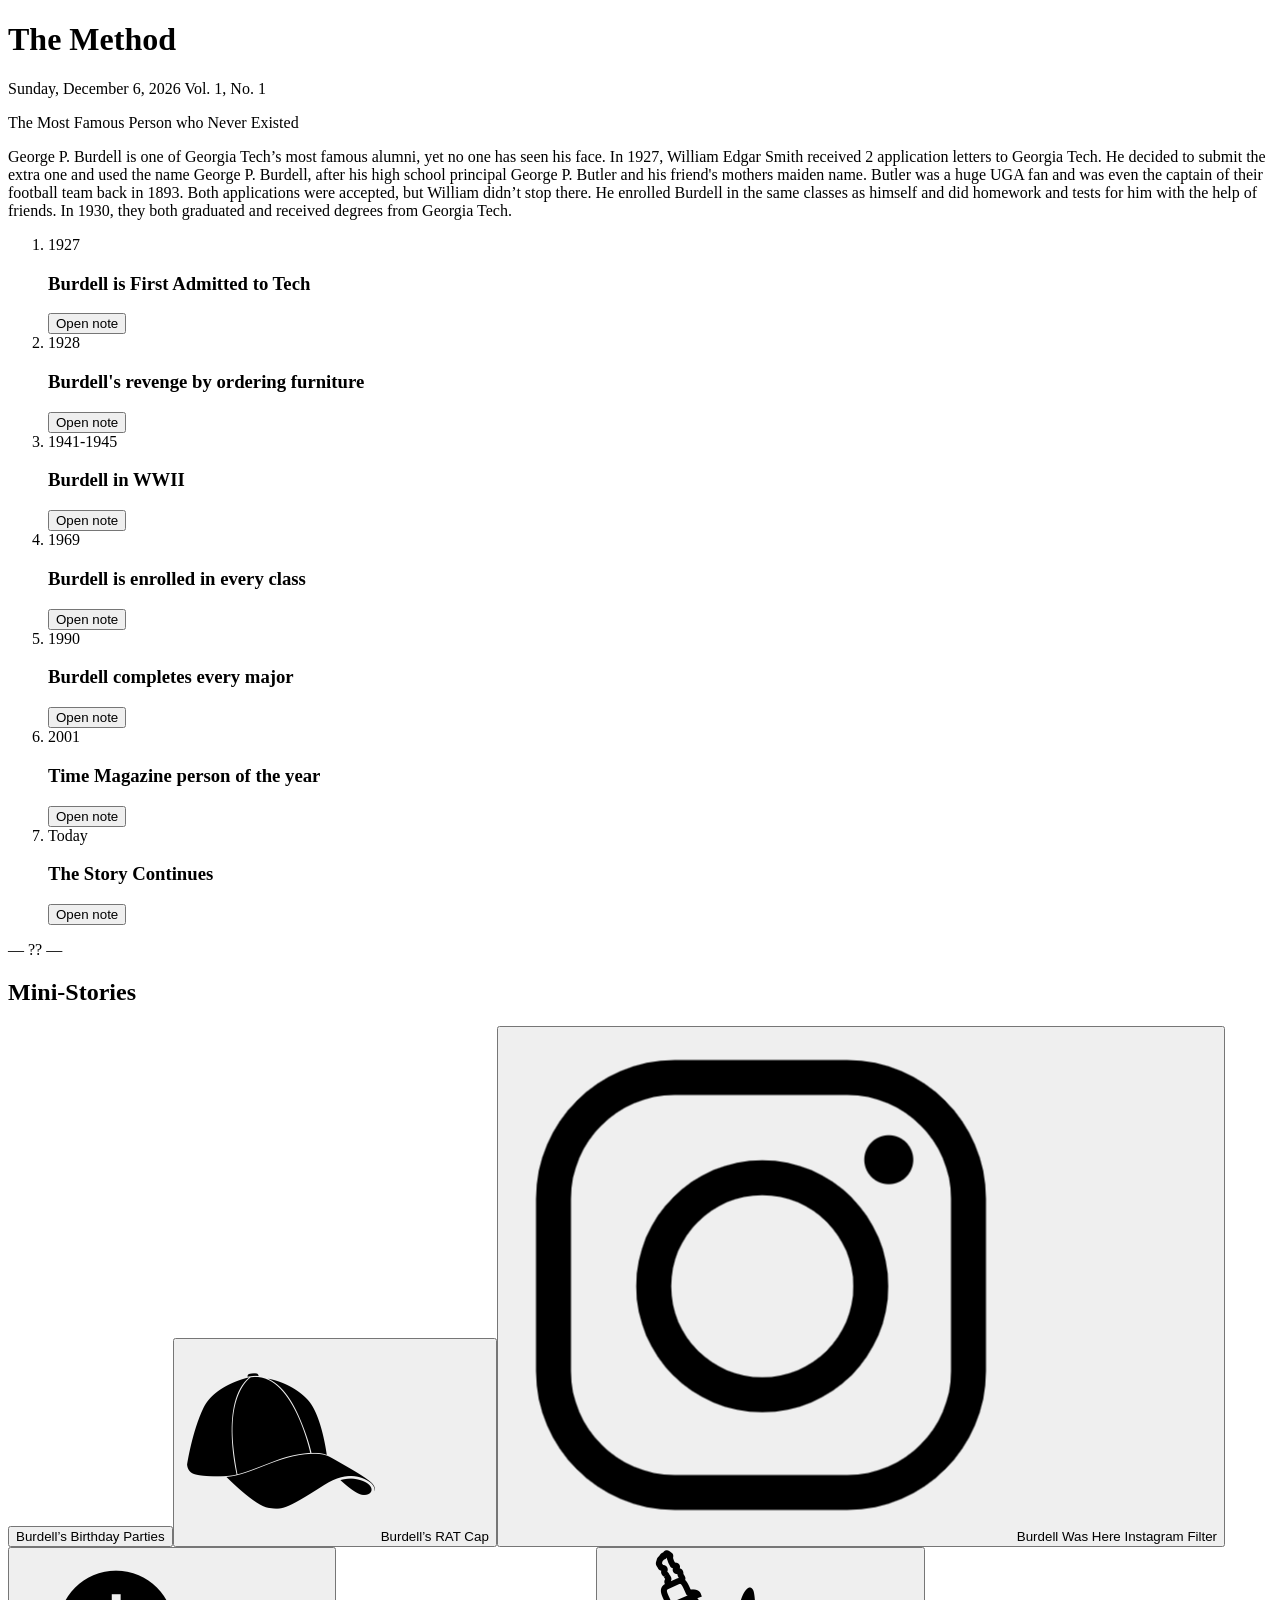
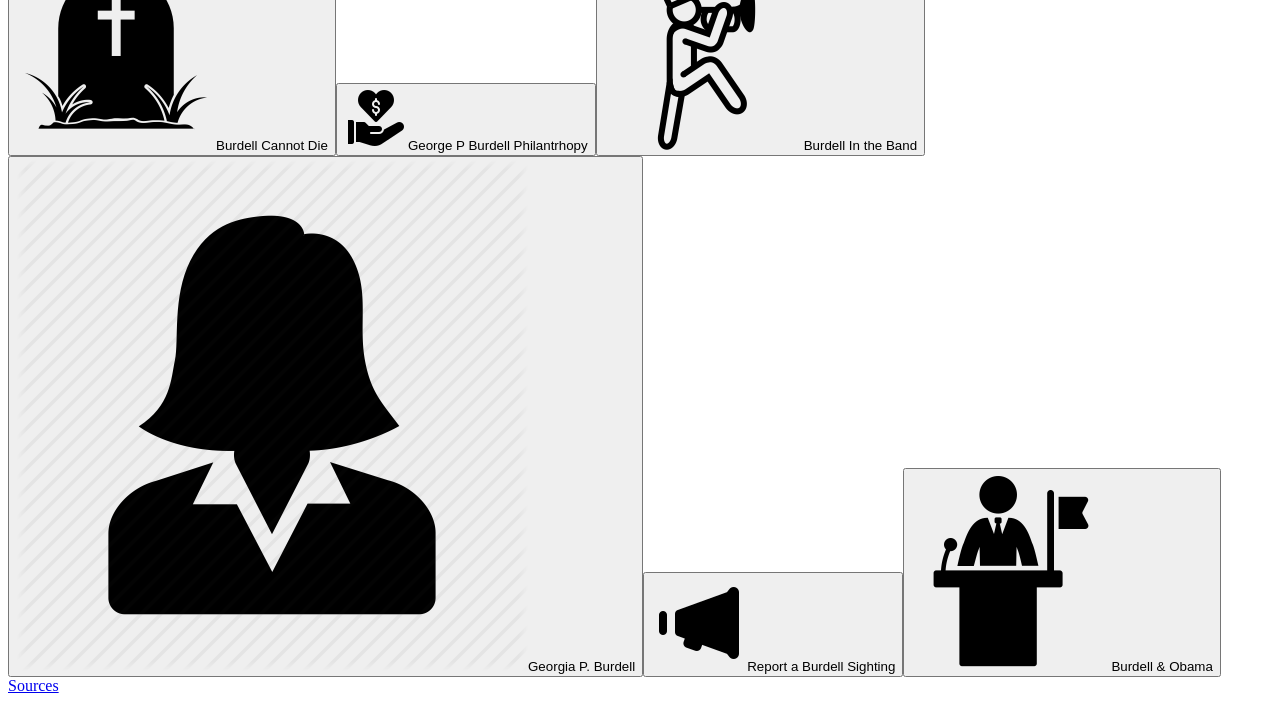
==== commit 99964563: "hotfix" ====
--- a/index.html
+++ b/index.html
@@ -4,11 +4,11 @@
   <meta charset="utf-8">
   <meta name="viewport" content="width=device-width, initial-scale=1">
   <title>George P. Burdell</title>
-  <link rel="preconnect" href="https://fonts.googleapis.com">
+  <!--<link rel="preconnect" href="https://fonts.googleapis.com">
   <link rel="preconnect" href="https://fonts.gstatic.com" crossorigin>
   <link href="https://fonts.googleapis.com/css2?family=UnifrakturCook:wght@700&family=Old+Standard+TT:ital,wght@0,400;0,700;1,400&family=Caveat:wght@600&display=swap" rel="stylesheet">
 <link rel="stylesheet" media="screen" href="https://fontlibrary.org/face/ttnorms-black" type="text/css"/>
-  <link rel="stylesheet" href="style.css">
+  <link rel="stylesheet" href="style.css">-->
 </head>
 <body>
 
--- a/style.css
+++ b/style.css
@@ -307,12 +307,14 @@
   text-align: center;
 }
 #story-grid {
-  display: grid;
-  grid-template-columns: repeat(3, minmax(0, 1fr));
+  display: flex;
+  flex-wrap: wrap;
+  justify-content: center;   /* centers a short last row */
   gap: 22px;
   margin-top: 28px;
 }
 .story-box {
+  flex: 0 0 calc((100% - 44px) / 3);
   display: flex; align-items: center; justify-content: center; gap: 12px;
   min-height: 110px; padding: 16px;
   font: inherit; text-align: left; color: var(--ink);
@@ -418,12 +420,18 @@
 .polaroid {
   position: absolute; z-index: 3;
   width: 400px;
-  padding: 8px 8px 32px;
+  padding: 8px 8px 10px;
   background: #faf8f1;
   box-shadow: 0 6px 12px rgba(0,0,0,.4), 0 1px 2px rgba(0,0,0,.3);
   transform: translate(var(--dx, 0), var(--dy, 0)) rotate(var(--rot, 0deg));
   pointer-events: none;
 }
+.polaroid-cap {
+  min-height: 24px; margin-top: 8px;
+  font-style: italic; font-size: .85rem; line-height: 1.2;
+  text-align: center; color: #2a2616;
+}
+
 .polaroid img {
   display: block; width: 100%;
   background: #bdb8a8;
@@ -454,20 +462,23 @@
   .story-box { transition: none; }
 }
 
-@media (max-width: 900px) { #story-grid { grid-template-columns: repeat(2, minmax(0, 1fr)); } }
+@media (max-width: 900px) { .story-box { flex-basis: calc((100% - 22px) / 2); } }
+@media (max-width: 560px) { .story-box { flex-basis: 100%; } }
 
 /* phones: no room beside the note, so photos sit above and below it */
 @media (max-width: 760px) {
   .note-stage { margin: 84px 0; }
   .sticky { max-height: 58vh; padding: 40px 22px 32px; }
   .polaroid { width: 96px; padding: 6px 6px 22px; }
+.polaroid-cap { min-height: 18px; margin-top: 5px; font-size: .7rem; }
   .polaroid::after { width: 12px; height: 12px; margin-left: -6px; }
   .slot-tl { top: -84px;  left: 4px;  right: auto; }
   .slot-tr { top: -84px;  right: 4px; left: auto; }
   .slot-bl { bottom: -84px; left: 4px;  right: auto; }
   .slot-br { bottom: -84px; right: 4px; left: auto; }
 }
-@media (max-width: 560px) { #story-grid { grid-template-columns: 1fr; } }
+@media (max-width: 900px) { .story-box { flex-basis: calc((100% - 22px) / 2); } }
+@media (max-width: 560px) { .story-box { flex-basis: 100%; } }
 /* "Click me" hints on the first timeline button and first story */
 .has-hint { position: relative; }
 .has-hint::after {
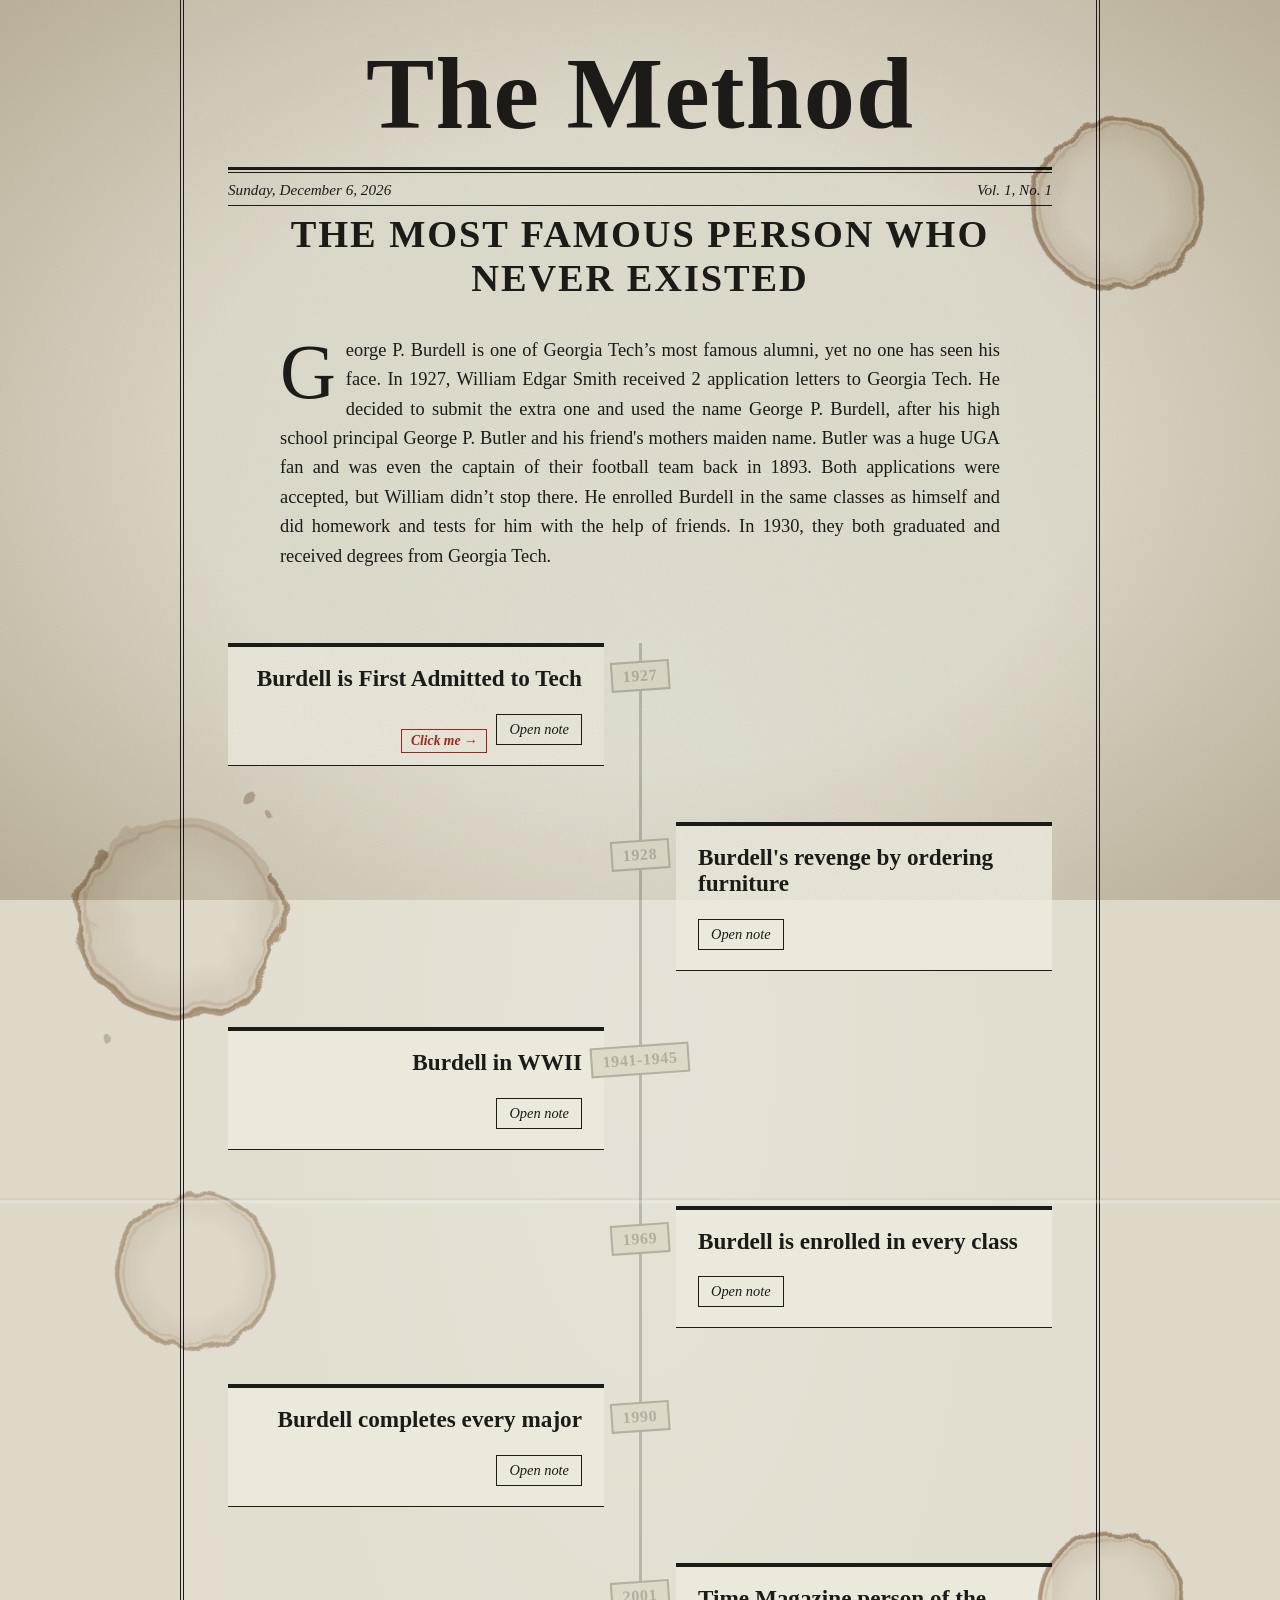
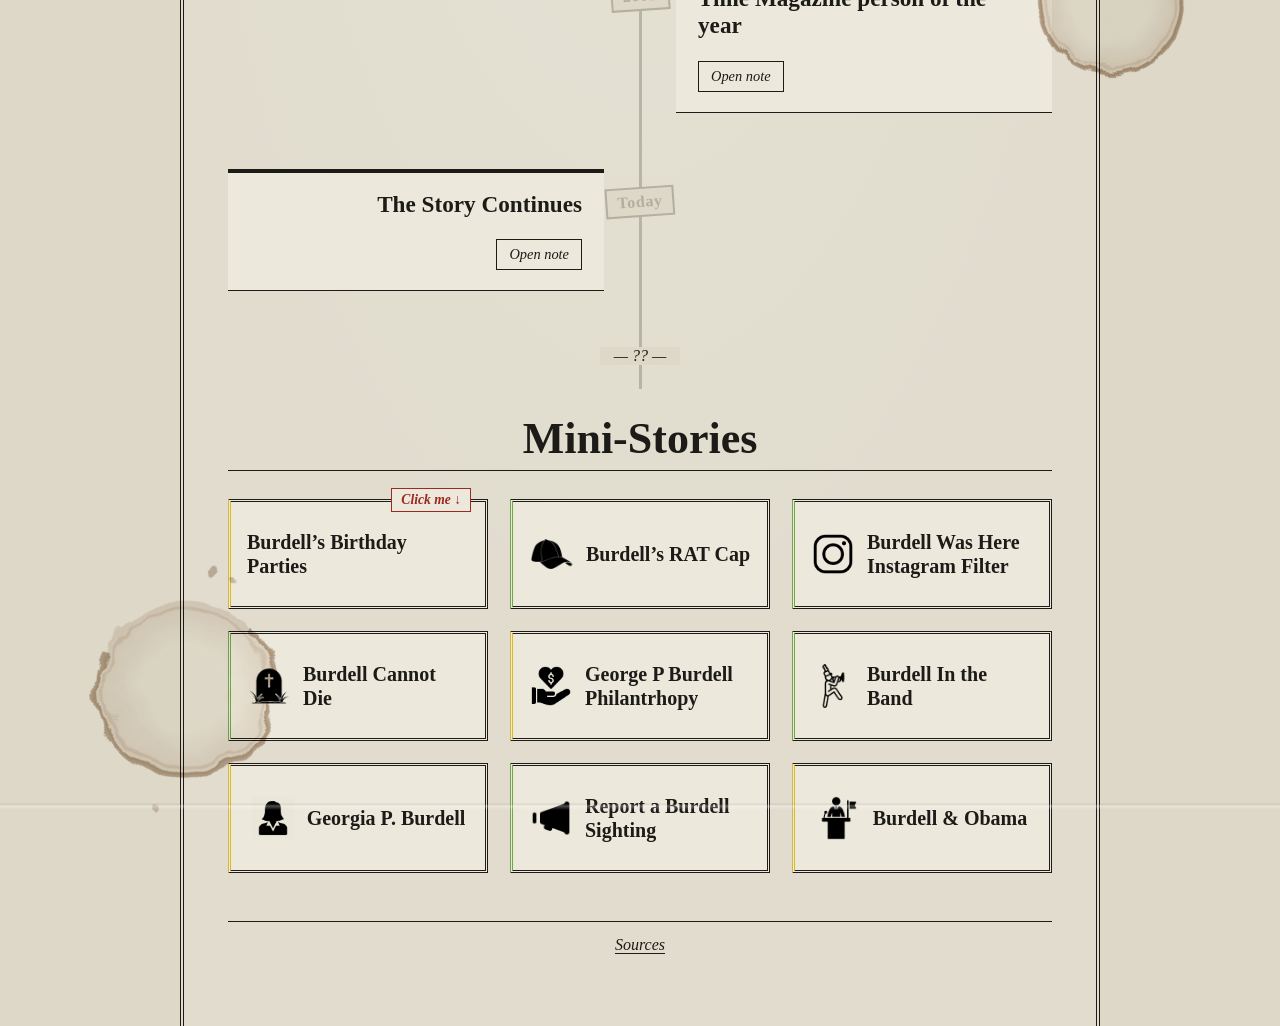
==== commit 6e10d504: "changes" ====
--- a/index.html
+++ b/index.html
@@ -7,8 +7,8 @@
   <!--<link rel="preconnect" href="https://fonts.googleapis.com">
   <link rel="preconnect" href="https://fonts.gstatic.com" crossorigin>
   <link href="https://fonts.googleapis.com/css2?family=UnifrakturCook:wght@700&family=Old+Standard+TT:ital,wght@0,400;0,700;1,400&family=Caveat:wght@600&display=swap" rel="stylesheet">
-<link rel="stylesheet" media="screen" href="https://fontlibrary.org/face/ttnorms-black" type="text/css"/>
-  <link rel="stylesheet" href="style.css">-->
+<link rel="stylesheet" media="screen" href="https://fontlibrary.org/face/ttnorms-black" type="text/css"/>-->
+  <link rel="stylesheet" href="style.css">
 </head>
 <body>
 
